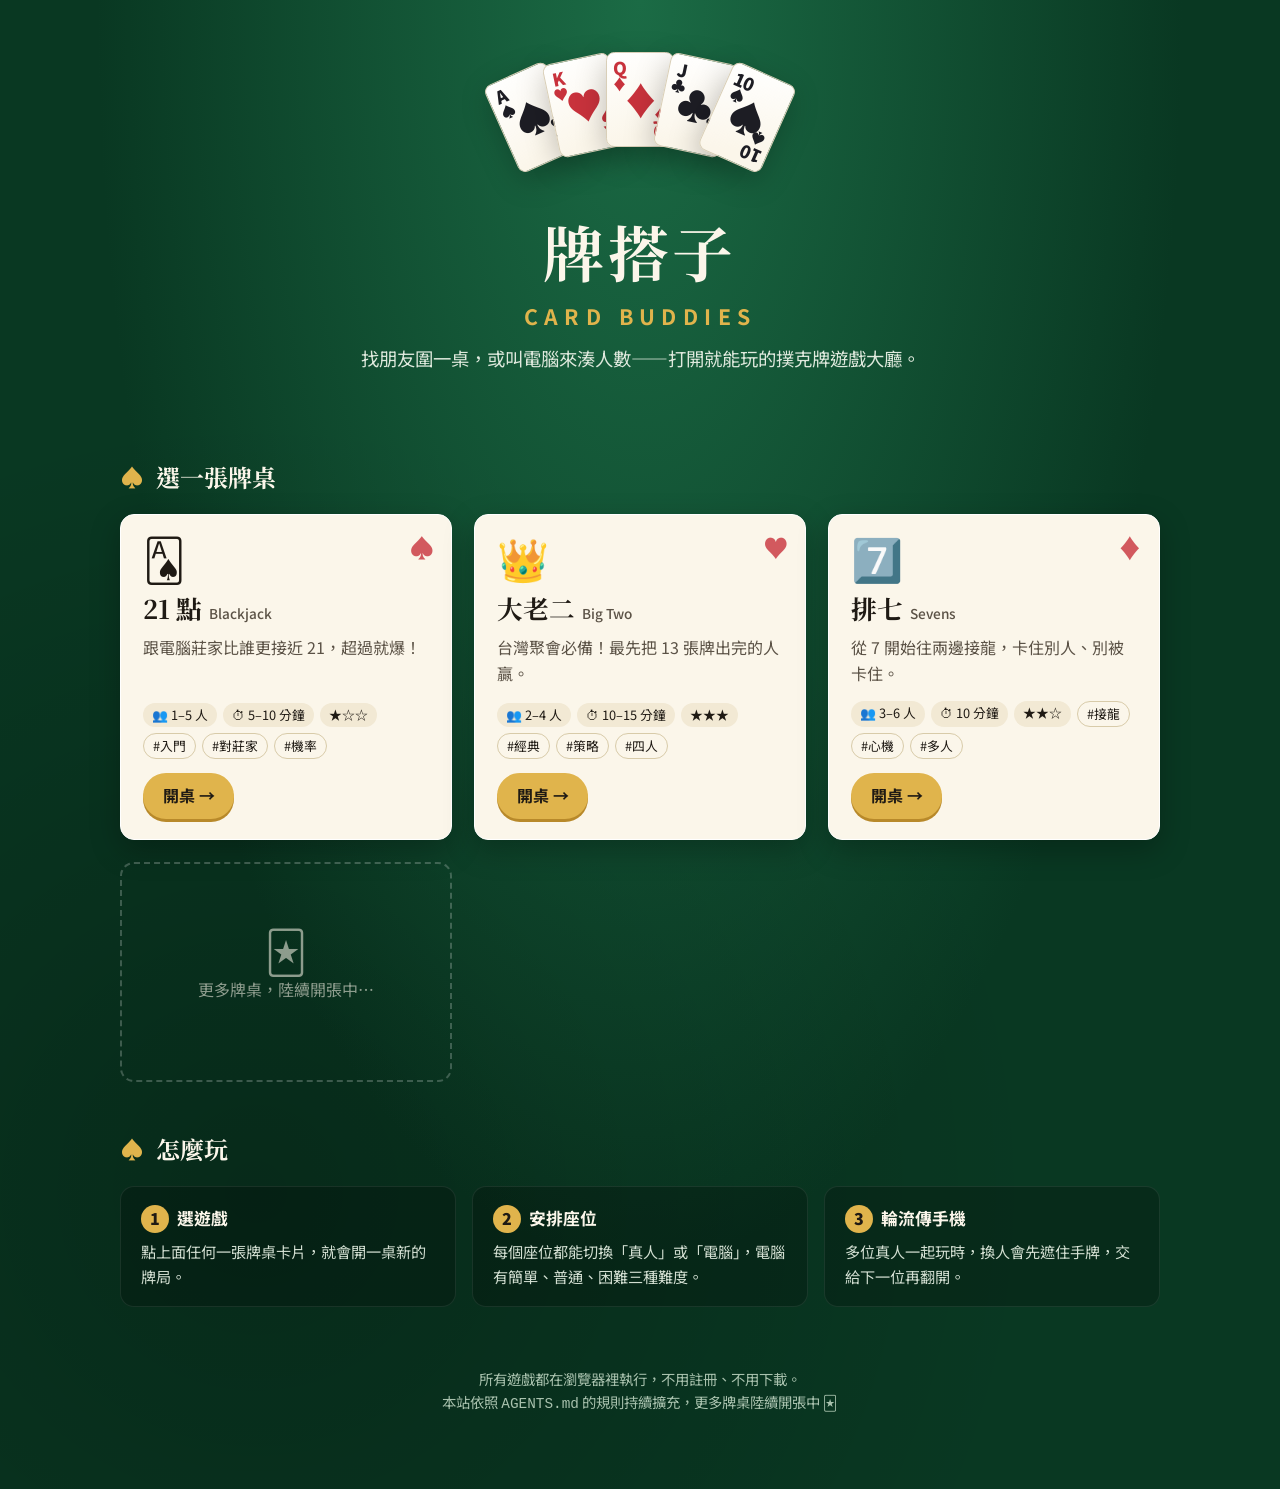
==== index.html @ 9e5118ac "初版" ====
<!DOCTYPE html>
<html lang="zh-Hant-TW">
<head>
  <meta charset="utf-8">
  <meta name="viewport" content="width=device-width, initial-scale=1">
  <title>牌搭子 Card Buddies｜線上撲克牌遊戲大廳</title>
  <meta name="description" content="21 點、大老二、排七……找朋友輪流玩，或跟電腦對戰的撲克牌遊戲大廳。">
  <link rel="icon" href="data:image/svg+xml,<svg xmlns=%22http://www.w3.org/2000/svg%22 viewBox=%220 0 100 100%22><text y=%22.9em%22 font-size=%2290%22>🃏</text></svg>">
  <link rel="stylesheet" href="assets/style.css">
</head>
<body class="page-lobby">
  <main class="lobby">
    <header class="hero">
      <div class="hero-fan" id="hero-fan" aria-hidden="true"></div>
      <h1>牌搭子<small>CARD BUDDIES</small></h1>
      <p>找朋友圍一桌，或叫電腦來湊人數——打開就能玩的撲克牌遊戲大廳。</p>
    </header>

    <h2 class="section-title">選一張牌桌</h2>
    <div class="game-grid" id="game-grid"></div>

    <h2 class="section-title">怎麼玩</h2>
    <ol class="steps">
      <li><b>選遊戲</b><p>點上面任何一張牌桌卡片，就會開一桌新的牌局。</p></li>
      <li><b>安排座位</b><p>每個座位都能切換「真人」或「電腦」，電腦有簡單、普通、困難三種難度。</p></li>
      <li><b>輪流傳手機</b><p>多位真人一起玩時，換人會先遮住手牌，交給下一位再翻開。</p></li>
    </ol>

    <footer class="footer">
      <p>所有遊戲都在瀏覽器裡執行，不用註冊、不用下載。<br>本站依照 <code>AGENTS.md</code> 的規則持續擴充，更多牌桌陸續開張中 🃏</p>
    </footer>
  </main>

  <script src="core/base.js"></script>
  <script src="core/rng.js"></script>
  <script src="core/cards.js"></script>
  <script src="games/manifest.js"></script>
  <script src="core/lobby.js"></script>
</body>
</html>
---- assets/style.css ----
/* =========================================================
 * assets/style.css — 牌搭子 Card Buddies 共用樣式
 * 所有顏色、圓角、陰影都走 :root 變數；新頁面請重用既有 class（見 AGENTS.md）。
 * ========================================================= */
@import url('https://fonts.googleapis.com/css2?family=Noto+Serif+TC:wght@700;900&family=Noto+Sans+TC:wght@400;500;700&display=swap');

:root {
  --felt: #0f5132;
  --felt-dark: #093822;
  --felt-light: #1b6b45;
  --paper: #fbf6ea;
  --paper-2: #f2e9d4;
  --ink: #1f1a14;
  --ink-soft: #5b5246;
  --gold: #e0b44c;
  --gold-dark: #b8892a;
  --red: #c8323c;
  --black: #1d1d24;
  --danger: #ff7a59;
  --ok: #7bd389;
  --radius: 14px;
  --radius-sm: 8px;
  --shadow: 0 10px 30px rgba(0, 0, 0, .25);
  --shadow-sm: 0 2px 6px rgba(0, 0, 0, .25);
  --font: 'Noto Sans TC', 'PingFang TC', 'Microsoft JhengHei', system-ui, sans-serif;
  --font-display: 'Noto Serif TC', 'Songti TC', serif;
  --card-w: 64px;
}

* { box-sizing: border-box; }
html, body { margin: 0; }
body {
  font-family: var(--font);
  color: var(--paper);
  background:
    radial-gradient(ellipse at 50% 0%, var(--felt-light) 0%, transparent 60%),
    radial-gradient(circle at 20% 80%, rgba(0,0,0,.25), transparent 50%),
    var(--felt-dark);
  min-height: 100vh;
  line-height: 1.6;
}
a { color: var(--gold); }
button, input, select { font: inherit; }
[hidden] { display: none !important; }

/* ---------- 按鈕 ---------- */
.btn {
  display: inline-flex; align-items: center; gap: .35em;
  padding: .5em 1.1em; border-radius: 999px; border: 2px solid var(--paper);
  background: transparent; color: var(--paper); cursor: pointer; text-decoration: none;
  font-weight: 700; transition: transform .12s, background .12s, box-shadow .12s;
}
.btn:hover:not(:disabled) { transform: translateY(-1px); background: rgba(255,255,255,.08); }
.btn:focus-visible { outline: 3px solid var(--gold); outline-offset: 2px; }
.btn:disabled { opacity: .4; cursor: not-allowed; }
.btn-primary { background: var(--gold); border-color: var(--gold); color: var(--ink); box-shadow: 0 3px 0 var(--gold-dark); }
.btn-primary:hover:not(:disabled) { background: #ecc463; }
.btn-ghost { border-color: transparent; }
.btn-lg { font-size: 1.1rem; padding: .7em 1.6em; }
.btn-toggle { min-width: 6.5em; justify-content: center; }
.btn-toggle.is-human { background: var(--paper); color: var(--ink); }
.btn-toggle.is-ai { border-style: dashed; }

.input {
  padding: .45em .7em; border-radius: var(--radius-sm); border: 1px solid #cbbf9f;
  background: #fff; color: var(--ink); min-width: 0;
}
.input:disabled { background: var(--paper-2); color: #9a917f; }

.badge {
  display: inline-block; margin-left: .5em; padding: 0 .6em; border-radius: 999px;
  background: rgba(0,0,0,.3); color: var(--paper); font-size: .8rem; font-weight: 700; vertical-align: middle;
}
.badge-warn { background: var(--danger); color: var(--ink); }
.hint { color: var(--ink-soft); font-size: .9rem; margin: .5em 0; }
.link { display: block; text-align: center; margin-top: .8em; color: var(--ink-soft); }

/* =========================================================
 * 大廳
 * ========================================================= */
.lobby { max-width: 1080px; margin: 0 auto; padding: 0 20px 60px; }
.hero { text-align: center; padding: 64px 0 36px; position: relative; }
.hero-fan { display: flex; justify-content: center; margin-bottom: 18px; height: 120px; }
.hero-fan .card { --card-w: 74px; margin: 0 -14px; transform-origin: 50% 120%; box-shadow: var(--shadow); }
.hero-fan .card:nth-child(1) { transform: rotate(-24deg); }
.hero-fan .card:nth-child(2) { transform: rotate(-12deg) translateY(-8px); }
.hero-fan .card:nth-child(3) { transform: translateY(-12px); }
.hero-fan .card:nth-child(4) { transform: rotate(12deg) translateY(-8px); }
.hero-fan .card:nth-child(5) { transform: rotate(24deg); }
.hero h1 { font-family: var(--font-display); font-size: clamp(2.4rem, 6vw, 3.8rem); margin: 0; letter-spacing: .06em; }
.hero h1 small { display: block; font-family: var(--font); font-size: .35em; letter-spacing: .3em; color: var(--gold); font-weight: 700; }
.hero p { font-size: 1.15rem; color: #dfe9dd; margin: .6em 0 0; }

.section-title { font-family: var(--font-display); font-size: 1.5rem; margin: 48px 0 18px; display: flex; align-items: center; gap: .5em; }
.section-title::before { content: '♠'; color: var(--gold); }

.game-grid { display: grid; grid-template-columns: repeat(auto-fill, minmax(290px, 1fr)); gap: 22px; }
.game-card {
  position: relative; background: var(--paper); color: var(--ink); border-radius: var(--radius);
  padding: 22px 22px 20px; box-shadow: var(--shadow); display: flex; flex-direction: column;
  border: 1px solid #fff; transition: transform .18s, box-shadow .18s; text-decoration: none;
}
.game-card::after { /* 牌角花色 */
  content: attr(data-suit); position: absolute; right: 16px; top: 12px; font-size: 1.6rem; color: var(--red); opacity: .8;
}
.game-card:hover { transform: translateY(-4px) rotate(-.4deg); box-shadow: 0 18px 40px rgba(0,0,0,.35); }
.game-emoji { font-size: 2.6rem; line-height: 1; }
.game-card h3 { font-family: var(--font-display); font-size: 1.6rem; margin: .35em 0 0; }
.game-card h3 small { font-family: var(--font); font-size: .85rem; color: var(--ink-soft); margin-left: .5em; font-weight: 500; }
.game-card p { margin: .4em 0 .9em; color: var(--ink-soft); flex: 1; }
.meta-row { display: flex; flex-wrap: wrap; gap: 6px; margin-bottom: 14px; }
.chip { font-size: .8rem; padding: .15em .7em; border-radius: 999px; background: var(--paper-2); color: var(--ink); }
.chip-tag { background: transparent; border: 1px solid #d8cba9; }
.game-card .btn { align-self: flex-start; }
.game-card .btn-primary { box-shadow: 0 3px 0 var(--gold-dark); }
.game-card.is-soon { opacity: .55; border-style: dashed; background: transparent; color: var(--paper); box-shadow: none; border: 2px dashed rgba(255,255,255,.4); justify-content: center; align-items: center; text-align: center; min-height: 220px; }
.game-card.is-soon::after { content: none; }
.game-card.is-soon p { color: var(--paper); flex: 0; }

.steps { display: grid; grid-template-columns: repeat(auto-fit, minmax(220px, 1fr)); gap: 16px; padding: 0; margin: 0; list-style: none; counter-reset: s; }
.steps li { background: rgba(0,0,0,.22); border-radius: var(--radius); padding: 18px 20px; counter-increment: s; border: 1px solid rgba(255,255,255,.08); }
.steps li::before { content: counter(s); display: inline-grid; place-items: center; width: 28px; height: 28px; border-radius: 50%; background: var(--gold); color: var(--ink); font-weight: 900; margin-right: .5em; }
.steps b { font-size: 1.05rem; }
.steps p { margin: .4em 0 0; color: #d3dfd2; font-size: .95rem; }

.footer { text-align: center; color: #a9c2ae; font-size: .9rem; margin-top: 60px; }

/* =========================================================
 * 牌桌頁
 * ========================================================= */
.topbar {
  display: flex; align-items: center; gap: 12px; padding: 10px 18px;
  background: rgba(0,0,0,.28); border-bottom: 1px solid rgba(255,255,255,.08); position: sticky; top: 0; z-index: 5;
  backdrop-filter: blur(6px);
}
.topbar-title { white-space: nowrap; min-width: 0; font-family: var(--font-display); font-size: 1.35rem; margin: 0; flex: 1; display: flex; align-items: center; gap: .4em; }
.topbar-actions { display: flex; gap: 4px; }

.table-layout { display: grid; grid-template-columns: minmax(0, 1fr) 290px; gap: 18px; padding: 18px; max-width: 1400px; margin: 0 auto; }
.table-layout > * { min-width: 0; }
.stage {
  min-height: 70vh; border-radius: 28px; padding: 22px; position: relative;
  background: radial-gradient(ellipse at center, var(--felt-light), var(--felt) 70%);
  box-shadow: inset 0 0 0 10px #6b3f1d, inset 0 0 0 12px #8a5a2b, inset 0 0 60px rgba(0,0,0,.45), var(--shadow);
  display: flex; flex-direction: column; gap: 18px;
}
.stage > * { position: relative; }
.stage-cover { margin: auto; font-size: 6rem; opacity: .35; }

.sidebar { display: flex; flex-direction: column; gap: 14px; }
.panel { background: rgba(0,0,0,.25); border-radius: var(--radius); padding: 14px 16px; border: 1px solid rgba(255,255,255,.07); }
.panel h2 { font-size: .95rem; margin: 0 0 8px; color: var(--gold); letter-spacing: .1em; }
.player-chip { display: flex; align-items: center; gap: 8px; padding: 6px 8px; border-radius: var(--radius-sm); }
.player-chip.is-turn { background: rgba(224,180,76,.22); box-shadow: inset 3px 0 0 var(--gold); }
.player-name { flex: 1; font-weight: 500; }
.player-name small { color: #a9c2ae; }
.player-sum { font-size: .85rem; color: #d3dfd2; white-space: nowrap; }
.log-panel { flex: 1; min-height: 200px; display: flex; flex-direction: column; }
.log-list { margin: 0; padding: 0 0 0 1.2em; overflow-y: auto; max-height: 48vh; font-size: .88rem; color: #dfe9dd; }
.log-list li { padding: 2px 0; }
.log-list li:last-child { color: var(--gold); font-weight: 700; }
.seed { font-size: .8rem; color: #8fae98; margin: 0; text-align: center; }

/* 牌桌區塊 */
.zone-label, .opp-name, .pile-label { font-weight: 700; margin-bottom: 8px; display: flex; align-items: center; flex-wrap: wrap; gap: 2px; }
.round-banner { align-self: center; background: rgba(0,0,0,.3); padding: .2em 1.2em; border-radius: 999px; font-size: .9rem; }
.zone-dealer { align-self: center; text-align: center; }
.zone-dealer .zone-label { justify-content: center; }

.opponents { display: flex; flex-wrap: wrap; gap: 12px; justify-content: center; }
.opp { background: rgba(0,0,0,.2); border-radius: var(--radius); padding: 10px 12px; min-width: 160px; max-width: 100%; border: 2px solid transparent; }
.opp.is-turn, .seat.is-turn, .my-hand.is-turn { border-color: var(--gold); box-shadow: 0 0 0 4px rgba(224,180,76,.2), 0 0 24px rgba(224,180,76,.25); }
.opp.is-danger .badge { background: var(--danger); color: var(--ink); }

.pile { margin: auto; text-align: center; min-height: 140px; display: flex; flex-direction: column; justify-content: center; align-items: center; }
.pile-empty { font-size: 1.1rem; color: #cfe0d2; border: 2px dashed rgba(255,255,255,.3); border-radius: var(--radius); padding: 28px 40px; }

.my-hand { background: rgba(0,0,0,.18); border-radius: var(--radius); padding: 12px 14px 16px; border: 2px solid transparent; }

.seat-grid { display: grid; grid-template-columns: repeat(auto-fit, minmax(200px, 1fr)); gap: 14px; }
.seat { background: rgba(0,0,0,.2); border-radius: var(--radius); padding: 12px; border: 2px solid transparent; display: flex; flex-direction: column; gap: 8px; }
.seat.is-bust { opacity: .6; }
.seat-head, .seat-foot { display: flex; justify-content: space-between; align-items: center; gap: 6px; }
.seat-foot { font-size: .88rem; color: #d3dfd2; }
.seat-status { font-weight: 700; color: var(--gold); }

.action-bar { margin-top: auto; display: flex; flex-wrap: wrap; align-items: center; justify-content: center; gap: 10px; min-height: 48px; }
.turn-tip { font-weight: 700; padding: .3em .9em; border-radius: 999px; background: rgba(0,0,0,.3); }
.turn-tip.is-warn { background: var(--danger); color: var(--ink); }
.hint-pop { background: var(--paper); color: var(--ink); padding: .3em .9em; border-radius: 999px; font-weight: 700; animation: pop .25s ease-out; }
@keyframes pop { from { transform: scale(.7); opacity: 0; } }

/* 排七 */
.sevens-board { display: flex; flex-direction: column; gap: 6px; align-self: center; background: rgba(0,0,0,.15); padding: 12px; border-radius: var(--radius); max-width: 100%; overflow-x: auto; }
.sevens-row { display: flex; gap: 4px; align-items: center; }
.sevens-suit { width: 28px; font-size: 1.5rem; text-align: center; color: var(--paper); }
.sevens-suit.red { color: #ff8b8b; }
.card-slot { background: transparent !important; border: 1.5px dashed rgba(255,255,255,.25) !important; color: rgba(255,255,255,.35); display: grid; place-items: center; font-weight: 700; box-shadow: none !important; }
.card-slot.is-seven { border-color: rgba(224,180,76,.7) !important; color: var(--gold); }
.covered-strip { display: flex; align-items: center; gap: 8px; font-size: .9rem; }
.reveal { background: rgba(0,0,0,.25); border-radius: var(--radius); padding: 12px 16px; }
.reveal h3 { margin: 0 0 8px; font-size: 1rem; color: var(--gold); }
.reveal-row { display: flex; align-items: center; gap: 10px; margin: 6px 0; flex-wrap: wrap; }

/* =========================================================
 * 撲克牌
 * ========================================================= */
.card {
  --w: var(--card-w);
  width: var(--w); height: calc(var(--w) * 1.4); border-radius: calc(var(--w) * .12);
  background: linear-gradient(160deg, #fff, var(--paper) 80%);
  box-shadow: var(--shadow-sm); position: relative; flex: none; user-select: none;
  border: 1px solid #d9cfb8; transition: transform .12s, box-shadow .12s, opacity .12s;
}
.card-sm { --w: 38px; }
.card-md { --w: 56px; }
.card-lg { --w: 68px; }
.card-red { color: var(--red); }
.card-black { color: var(--black); }
.card-corner { position: absolute; display: flex; flex-direction: column; align-items: center; line-height: 1; font-size: calc(var(--w) * .26); }
.card-corner b { font-weight: 900; letter-spacing: -.05em; }
.card-corner i { font-style: normal; font-size: .85em; }
.card-corner.tl { top: 6%; left: 8%; }
.card-corner.br { bottom: 6%; right: 8%; transform: rotate(180deg); }
.card-pip { position: absolute; inset: 0; display: grid; place-items: center; font-size: calc(var(--w) * .55); }
.card-sm .card-corner.br { display: none; }
.card-sm .card-pip { font-size: calc(var(--w) * .5); top: 25%; }
.card-back {
  background:
    repeating-linear-gradient(45deg, rgba(255,255,255,.13) 0 4px, transparent 4px 8px),
    linear-gradient(135deg, #8e1f2b, #b8323f);
  border: 3px solid #fff;
}
.card.is-clickable { cursor: pointer; }
.card.is-clickable:hover { transform: translateY(-8px); }
.card.is-clickable:focus-visible { outline: 3px solid var(--gold); outline-offset: 2px; }
.card.is-selected { transform: translateY(-18px); box-shadow: 0 0 0 3px var(--gold), 0 10px 18px rgba(0,0,0,.35); }
.card.is-playable { box-shadow: 0 0 0 3px var(--ok), 0 0 16px rgba(123,211,137,.6); }
.card.is-dim { filter: brightness(.62) saturate(.5); }

.card-row { display: flex; gap: 6px; flex-wrap: wrap; align-items: flex-end; }
.card-row-tight { gap: 0; flex-wrap: nowrap; }
.card-row-tight .card + .card { margin-left: calc(var(--w) * -.55); }
.card-row-fan { flex-wrap: nowrap; padding-top: 22px; overflow-x: auto; padding-bottom: 4px; }
.card-row-fan .card + .card { margin-left: calc(var(--w) * -.38); }
.zone-dealer .card-row, .pile .card-row, .seat .card-row { justify-content: center; }

/* =========================================================
 * 覆蓋視窗
 * ========================================================= */
.overlay { position: fixed; inset: 0; background: rgba(5, 25, 15, .78); display: grid; place-items: center; z-index: 20; padding: 18px; backdrop-filter: blur(3px); }
.modal { background: var(--paper); color: var(--ink); border-radius: 20px; padding: 26px 28px; width: min(560px, 100%); max-height: 92vh; overflow-y: auto; box-shadow: var(--shadow); animation: pop .2s ease-out; }
.modal h2 { font-family: var(--font-display); margin: .1em 0; }
.modal-head { text-align: center; margin-bottom: 14px; }
.modal-head p { margin: 0; color: var(--ink-soft); }
.modal-emoji { font-size: 2.6rem; }
.modal .btn { border-color: var(--ink); color: var(--ink); }
.modal .btn-primary { border-color: var(--gold); }
.modal .btn-ghost { border-color: transparent; }
.modal .btn-toggle.is-human { background: var(--ink); color: var(--paper); }
.modal-actions { display: flex; justify-content: center; gap: 10px; margin-top: 18px; flex-wrap: wrap; }
.field { display: flex; align-items: center; gap: 10px; margin-bottom: 12px; font-weight: 700; }
.field-adv { margin-top: 10px; font-size: .9rem; }
.field-adv summary { cursor: pointer; color: var(--ink-soft); }
.field-adv .input { width: 100%; margin-top: 8px; }
.seat-list { display: flex; flex-direction: column; gap: 8px; }
.seat-row { display: grid; grid-template-columns: 28px 1fr auto 88px; gap: 8px; align-items: center; }
.seat-no { width: 28px; height: 28px; border-radius: 50%; background: var(--felt); color: var(--paper); display: grid; place-items: center; font-weight: 700; font-size: .9rem; }
.modal-handoff { text-align: center; }
.handoff-lock, .result-trophy { font-size: 3.4rem; }
.ranking { padding: 0; list-style: none; counter-reset: r; margin: 14px 0 0; }
.ranking li { counter-increment: r; display: flex; justify-content: space-between; padding: 10px 14px; border-radius: var(--radius-sm); background: var(--paper-2); margin-bottom: 6px; }
.ranking li::before { content: counter(r); font-weight: 900; margin-right: 10px; color: var(--ink-soft); }
.ranking li span:first-of-type { flex: 1; }
.ranking li.is-first { background: var(--gold); font-weight: 700; }
.rank-score { font-weight: 700; }
.rule-list { padding-left: 1.2em; }
.rule-list li { margin-bottom: .5em; }

/* =========================================================
 * 手機
 * ========================================================= */
@media (max-width: 860px) {
  .table-layout { grid-template-columns: minmax(0, 1fr); padding: 10px; }
  .stage { padding: 16px 12px; border-radius: 18px; min-height: 60vh; }
  .log-list { max-height: 30vh; }
  .card-lg { --w: 52px; }
  .card-md { --w: 46px; }
  .card-sm { --w: 30px; }
  .topbar { padding: 8px 10px; gap: 4px; }
  .topbar-title { font-size: 1.1rem; }
  .topbar .btn { padding: .4em .5em; font-size: .85rem; }
  .opp { min-width: 0; flex: 1 1 140px; overflow: hidden; }
  .card-row-fan .card + .card { margin-left: calc(var(--w) * -.52); }
  .seat-row { grid-template-columns: 24px 1fr auto; }
  .seat-row select { grid-column: 2 / 4; }
}
@media (prefers-reduced-motion: reduce) { * { transition: none !important; animation: none !important; } }
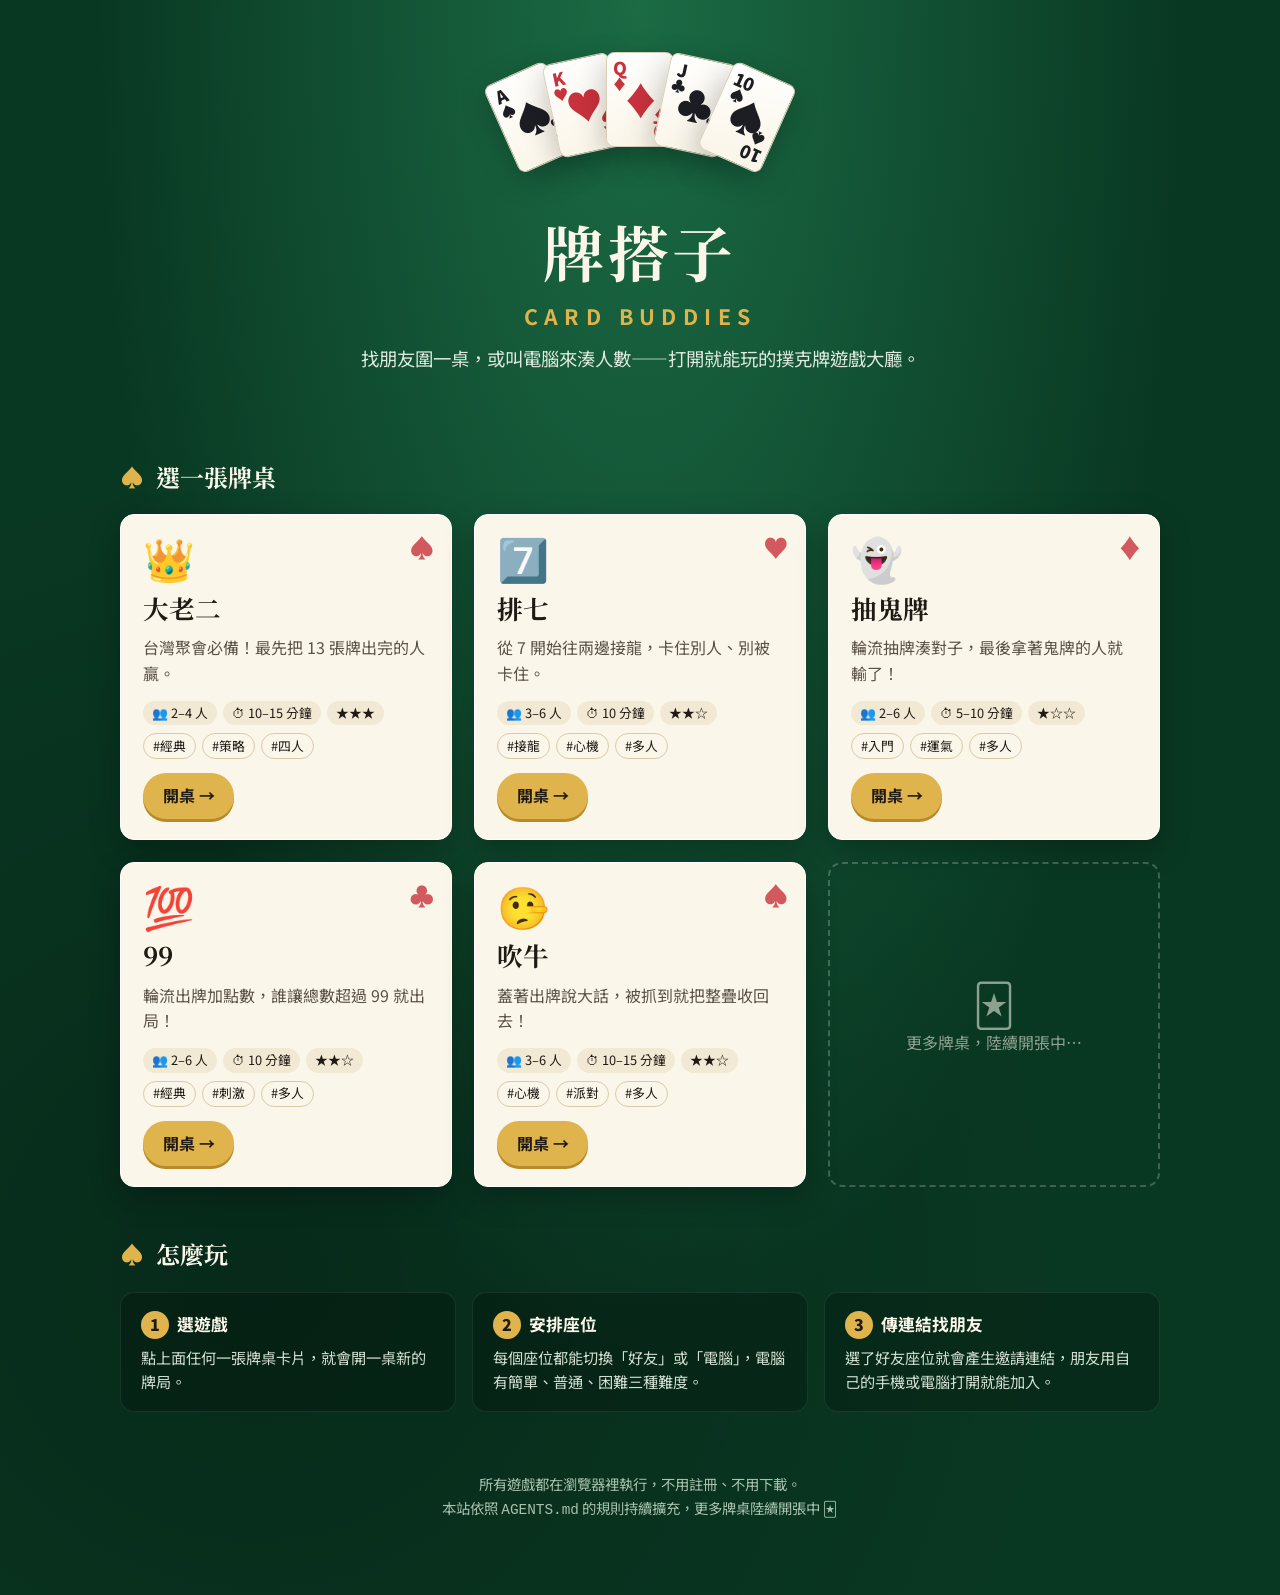
==== commit c0a3a37d: "更新遊戲項目" ====
--- a/index.html
+++ b/index.html
@@ -4,7 +4,7 @@
   <meta charset="utf-8">
   <meta name="viewport" content="width=device-width, initial-scale=1">
   <title>牌搭子 Card Buddies｜線上撲克牌遊戲大廳</title>
-  <meta name="description" content="21 點、大老二、排七……找朋友輪流玩，或跟電腦對戰的撲克牌遊戲大廳。">
+  <meta name="description" content="大老二、排七、抽鬼牌、99、吹牛……傳個連結找朋友一起玩，或跟電腦對戰的撲克牌遊戲大廳。">
   <link rel="icon" href="data:image/svg+xml,<svg xmlns=%22http://www.w3.org/2000/svg%22 viewBox=%220 0 100 100%22><text y=%22.9em%22 font-size=%2290%22>🃏</text></svg>">
   <link rel="stylesheet" href="assets/style.css">
 </head>
@@ -22,8 +22,8 @@
     <h2 class="section-title">怎麼玩</h2>
     <ol class="steps">
       <li><b>選遊戲</b><p>點上面任何一張牌桌卡片，就會開一桌新的牌局。</p></li>
-      <li><b>安排座位</b><p>每個座位都能切換「真人」或「電腦」，電腦有簡單、普通、困難三種難度。</p></li>
-      <li><b>輪流傳手機</b><p>多位真人一起玩時，換人會先遮住手牌，交給下一位再翻開。</p></li>
+      <li><b>安排座位</b><p>每個座位都能切換「好友」或「電腦」，電腦有簡單、普通、困難三種難度。</p></li>
+      <li><b>傳連結找朋友</b><p>選了好友座位就會產生邀請連結，朋友用自己的手機或電腦打開就能加入。</p></li>
     </ol>
 
     <footer class="footer">
--- a/assets/style.css
+++ b/assets/style.css
@@ -106,9 +106,9 @@
 .game-card:hover { transform: translateY(-4px) rotate(-.4deg); box-shadow: 0 18px 40px rgba(0,0,0,.35); }
 .game-emoji { font-size: 2.6rem; line-height: 1; }
 .game-card h3 { font-family: var(--font-display); font-size: 1.6rem; margin: .35em 0 0; }
-.game-card h3 small { font-family: var(--font); font-size: .85rem; color: var(--ink-soft); margin-left: .5em; font-weight: 500; }
 .game-card p { margin: .4em 0 .9em; color: var(--ink-soft); flex: 1; }
-.meta-row { display: flex; flex-wrap: wrap; gap: 6px; margin-bottom: 14px; }
+.meta-row { display: flex; flex-wrap: wrap; gap: 6px; margin-bottom: 8px; }
+.tag-row { margin-bottom: 14px; }
 .chip { font-size: .8rem; padding: .15em .7em; border-radius: 999px; background: var(--paper-2); color: var(--ink); }
 .chip-tag { background: transparent; border: 1px solid #d8cba9; }
 .game-card .btn { align-self: flex-start; }
@@ -145,7 +145,6 @@
   display: flex; flex-direction: column; gap: 18px;
 }
 .stage > * { position: relative; }
-.stage-cover { margin: auto; font-size: 6rem; opacity: .35; }
 
 .sidebar { display: flex; flex-direction: column; gap: 14px; }
 .panel { background: rgba(0,0,0,.25); border-radius: var(--radius); padding: 14px 16px; border: 1px solid rgba(255,255,255,.07); }
@@ -156,21 +155,19 @@
 .player-name small { color: #a9c2ae; }
 .player-sum { font-size: .85rem; color: #d3dfd2; white-space: nowrap; }
 .log-panel { flex: 1; min-height: 200px; display: flex; flex-direction: column; }
-.log-list { margin: 0; padding: 0 0 0 1.2em; overflow-y: auto; max-height: 48vh; font-size: .88rem; color: #dfe9dd; }
+.log-list { margin: 0; padding: 0 0 0 2em; overflow-y: auto; max-height: 48vh; font-size: .88rem; color: #dfe9dd; }
 .log-list li { padding: 2px 0; }
 .log-list li:last-child { color: var(--gold); font-weight: 700; }
 .seed { font-size: .8rem; color: #8fae98; margin: 0; text-align: center; }
 
 /* 牌桌區塊 */
 .zone-label, .opp-name, .pile-label { font-weight: 700; margin-bottom: 8px; display: flex; align-items: center; flex-wrap: wrap; gap: 2px; }
-.round-banner { align-self: center; background: rgba(0,0,0,.3); padding: .2em 1.2em; border-radius: 999px; font-size: .9rem; }
-.zone-dealer { align-self: center; text-align: center; }
-.zone-dealer .zone-label { justify-content: center; }
 
 .opponents { display: flex; flex-wrap: wrap; gap: 12px; justify-content: center; }
 .opp { background: rgba(0,0,0,.2); border-radius: var(--radius); padding: 10px 12px; min-width: 160px; max-width: 100%; border: 2px solid transparent; }
 .opp.is-turn, .seat.is-turn, .my-hand.is-turn { border-color: var(--gold); box-shadow: 0 0 0 4px rgba(224,180,76,.2), 0 0 24px rgba(224,180,76,.25); }
 .opp.is-danger .badge { background: var(--danger); color: var(--ink); }
+.opp.is-done { opacity: .55; }
 
 .pile { margin: auto; text-align: center; min-height: 140px; display: flex; flex-direction: column; justify-content: center; align-items: center; }
 .pile-empty { font-size: 1.1rem; color: #cfe0d2; border: 2px dashed rgba(255,255,255,.3); border-radius: var(--radius); padding: 28px 40px; }
@@ -179,7 +176,6 @@
 
 .seat-grid { display: grid; grid-template-columns: repeat(auto-fit, minmax(200px, 1fr)); gap: 14px; }
 .seat { background: rgba(0,0,0,.2); border-radius: var(--radius); padding: 12px; border: 2px solid transparent; display: flex; flex-direction: column; gap: 8px; }
-.seat.is-bust { opacity: .6; }
 .seat-head, .seat-foot { display: flex; justify-content: space-between; align-items: center; gap: 6px; }
 .seat-foot { font-size: .88rem; color: #d3dfd2; }
 .seat-status { font-weight: 700; color: var(--gold); }
@@ -202,6 +198,21 @@
 .reveal h3 { margin: 0 0 8px; font-size: 1rem; color: var(--gold); }
 .reveal-row { display: flex; align-items: center; gap: 10px; margin: 6px 0; flex-wrap: wrap; }
 
+/* 抽鬼牌 */
+.card-row-draw { justify-content: center; max-width: 720px; }
+
+/* 99 */
+.nn-center { gap: 6px; }
+.nn-total { font-family: var(--font-display); line-height: 1; }
+.nn-total b { font-size: 4rem; color: var(--paper); }
+.nn-total small { font-size: 1.2rem; color: #cfe0d2; }
+.nn-total.is-hot b { color: var(--danger); }
+.nn-legend { margin: 6px 0 0; font-size: .82rem; color: #cfe0d2; display: flex; flex-wrap: wrap; justify-content: center; gap: 2px 12px; }
+.nn-legend span { white-space: nowrap; }
+
+/* 吹牛 */
+.btn-rank { min-width: 2.6em; justify-content: center; padding-left: .5em; padding-right: .5em; }
+
 /* =========================================================
  * 撲克牌
  * ========================================================= */
@@ -217,6 +228,7 @@
 .card-lg { --w: 68px; }
 .card-red { color: var(--red); }
 .card-black { color: var(--black); }
+.card-joker { color: var(--gold-dark); }
 .card-corner { position: absolute; display: flex; flex-direction: column; align-items: center; line-height: 1; font-size: calc(var(--w) * .26); }
 .card-corner b { font-weight: 900; letter-spacing: -.05em; }
 .card-corner i { font-style: normal; font-size: .85em; }
@@ -243,7 +255,7 @@
 .card-row-tight .card + .card { margin-left: calc(var(--w) * -.55); }
 .card-row-fan { flex-wrap: nowrap; padding-top: 22px; overflow-x: auto; padding-bottom: 4px; }
 .card-row-fan .card + .card { margin-left: calc(var(--w) * -.38); }
-.zone-dealer .card-row, .pile .card-row, .seat .card-row { justify-content: center; }
+.pile .card-row, .seat .card-row { justify-content: center; }
 
 /* =========================================================
  * 覆蓋視窗
@@ -266,8 +278,13 @@
 .seat-list { display: flex; flex-direction: column; gap: 8px; }
 .seat-row { display: grid; grid-template-columns: 28px 1fr auto 88px; gap: 8px; align-items: center; }
 .seat-no { width: 28px; height: 28px; border-radius: 50%; background: var(--felt); color: var(--paper); display: grid; place-items: center; font-weight: 700; font-size: .9rem; }
-.modal-handoff { text-align: center; }
-.handoff-lock, .result-trophy { font-size: 3.4rem; }
+.modal-center { text-align: center; }
+.modal-icon, .result-trophy { font-size: 3.4rem; }
+.invite-box { margin-top: 12px; padding: 12px 14px; border-radius: var(--radius-sm); background: var(--paper-2); }
+.invite-title { margin: 0 0 8px; font-weight: 700; }
+.invite-row { display: flex; flex-wrap: wrap; gap: 8px; }
+.invite-row .input { flex: 1 1 200px; }
+.invite-box .hint { margin-bottom: 0; }
 .ranking { padding: 0; list-style: none; counter-reset: r; margin: 14px 0 0; }
 .ranking li { counter-increment: r; display: flex; justify-content: space-between; padding: 10px 14px; border-radius: var(--radius-sm); background: var(--paper-2); margin-bottom: 6px; }
 .ranking li::before { content: counter(r); font-weight: 900; margin-right: 10px; color: var(--ink-soft); }
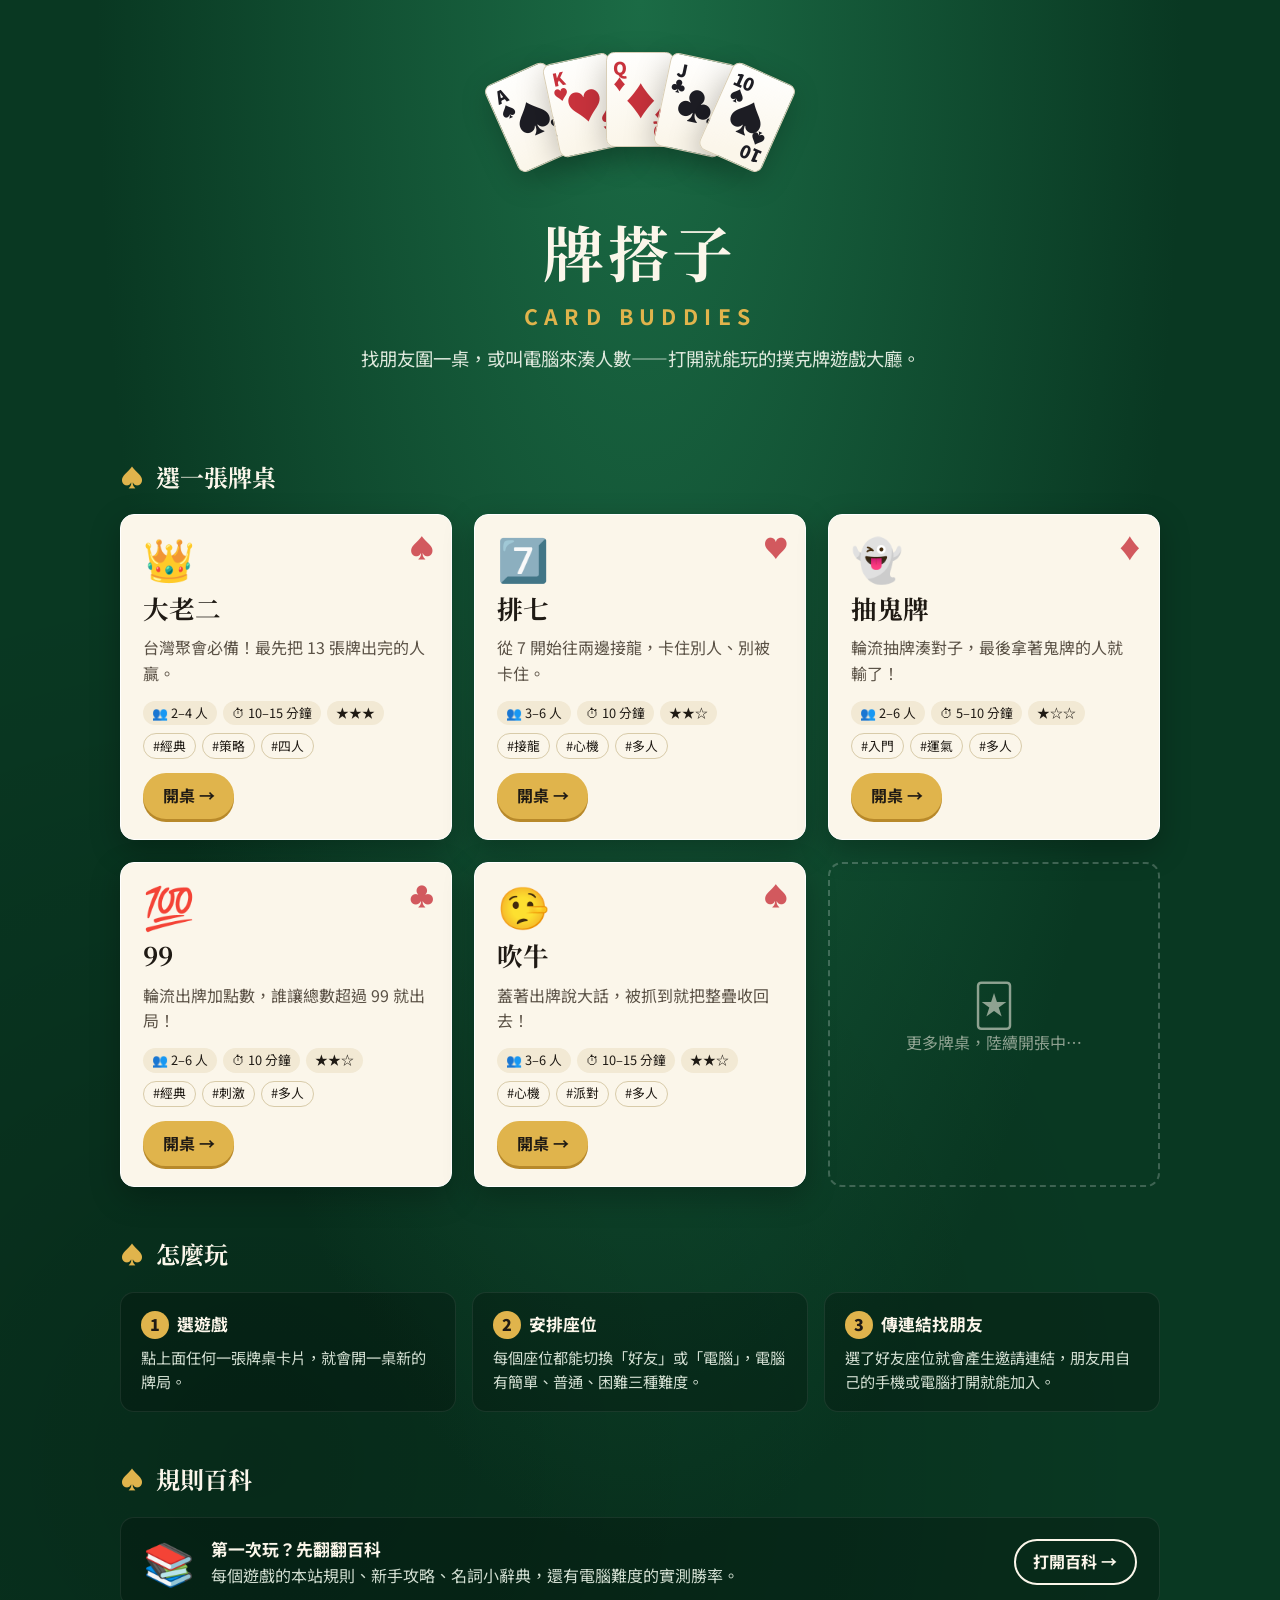
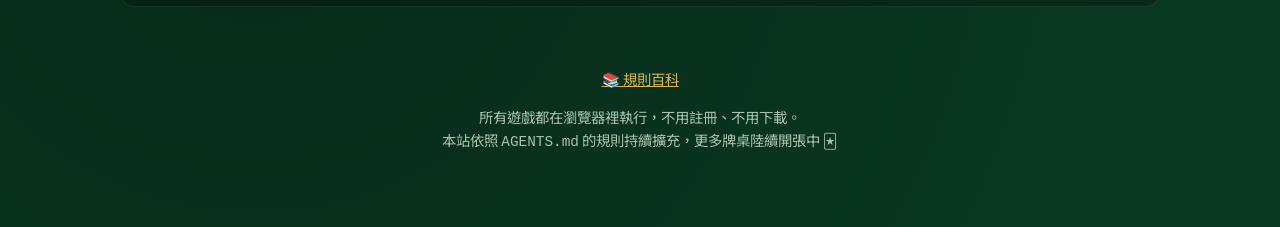
==== commit 3d8bf6c8: "新增：規則百科（LLM Wiki） - wiki/：raw 原始資料、pages 百科頁面、index 目錄、log 更新紀錄 - wiki.html + core/wiki.js + core/ma" ====
--- a/index.html
+++ b/index.html
@@ -26,7 +26,15 @@
       <li><b>傳連結找朋友</b><p>選了好友座位就會產生邀請連結，朋友用自己的手機或電腦打開就能加入。</p></li>
     </ol>
 
+    <h2 class="section-title">規則百科</h2>
+    <a class="wiki-promo" href="wiki.html">
+      <span class="game-emoji">📚</span>
+      <span><b>第一次玩？先翻翻百科</b><br>每個遊戲的本站規則、新手攻略、名詞小辭典，還有電腦難度的實測勝率。</span>
+      <span class="btn">打開百科 →</span>
+    </a>
+
     <footer class="footer">
+      <p><a href="wiki.html">📚 規則百科</a></p>
       <p>所有遊戲都在瀏覽器裡執行，不用註冊、不用下載。<br>本站依照 <code>AGENTS.md</code> 的規則持續擴充，更多牌桌陸續開張中 🃏</p>
     </footer>
   </main>
--- a/assets/style.css
+++ b/assets/style.css
@@ -123,6 +123,10 @@
 .steps b { font-size: 1.05rem; }
 .steps p { margin: .4em 0 0; color: #d3dfd2; font-size: .95rem; }
 
+.wiki-promo { display: flex; align-items: center; gap: 16px; padding: 18px 22px; border-radius: var(--radius); background: rgba(0,0,0,.22); border: 1px solid rgba(255,255,255,.08); color: var(--paper); text-decoration: none; flex-wrap: wrap; }
+.wiki-promo:hover { background: rgba(0,0,0,.3); }
+.wiki-promo > span:nth-child(2) { flex: 1 1 260px; color: #d3dfd2; }
+.wiki-promo b { color: var(--paper); font-size: 1.05rem; }
 .footer { text-align: center; color: #a9c2ae; font-size: .9rem; margin-top: 60px; }
 
 /* =========================================================
@@ -295,6 +299,44 @@
 .rule-list li { margin-bottom: .5em; }
 
 /* =========================================================
+ * 規則百科（wiki.html）
+ * ========================================================= */
+.wiki-layout { display: grid; grid-template-columns: 250px minmax(0, 1fr); gap: 18px; padding: 18px; max-width: 1180px; margin: 0 auto; align-items: start; }
+.wiki-nav { position: sticky; top: 70px; display: flex; flex-direction: column; gap: 2px; max-height: calc(100vh - 90px); overflow-y: auto; }
+.wiki-nav h2 { margin: 14px 0 4px; }
+.wiki-search { width: 100%; }
+.wiki-nav-item { color: var(--paper); text-decoration: none; padding: 5px 10px; border-radius: var(--radius-sm); }
+.wiki-nav-item:hover { background: rgba(255,255,255,.08); }
+.wiki-nav-item.is-selected { background: rgba(224,180,76,.22); box-shadow: inset 3px 0 0 var(--gold); font-weight: 700; }
+.wiki-article { background: var(--paper); color: var(--ink); border-radius: 20px; padding: 26px 32px 22px; box-shadow: var(--shadow); min-width: 0; }
+.wiki-article a { color: var(--felt); font-weight: 700; }
+.wiki-article .btn-primary { color: var(--ink); text-decoration: none; }
+.wiki-article .modal-center .btn { border-color: var(--ink); color: var(--ink); text-decoration: none; }
+.wiki-head { border-bottom: 2px solid var(--paper-2); padding-bottom: 14px; margin-bottom: 6px; }
+.wiki-head h2 { font-family: var(--font-display); font-size: 2rem; margin: .2em 0 .3em; display: flex; align-items: center; gap: .3em; }
+.wiki-head .chip { background: var(--paper-2); }
+.wiki-head .btn { margin-top: 4px; }
+.wiki-body h2 { font-family: var(--font-display); font-size: 1.35rem; margin: 1.4em 0 .5em; }
+.wiki-body h2::before { content: '♠ '; color: var(--gold-dark); }
+.wiki-body h3 { font-size: 1.1rem; margin: 1.2em 0 .4em; }
+.wiki-body p, .wiki-body li { color: var(--ink); }
+.wiki-body li { margin-bottom: .35em; }
+.wiki-body code, .wiki-sources code { background: var(--paper-2); padding: .05em .4em; border-radius: 6px; font-size: .9em; }
+.wiki-body blockquote { margin: 1em 0; padding: 10px 16px; background: var(--paper-2); border-left: 4px solid var(--gold); border-radius: 0 var(--radius-sm) var(--radius-sm) 0; color: var(--ink-soft); }
+.wiki-table { overflow-x: auto; margin: 1em 0; }
+.wiki-table table { border-collapse: collapse; width: 100%; min-width: 360px; }
+.wiki-table th, .wiki-table td { text-align: left; padding: 8px 12px; border-bottom: 1px solid var(--paper-2); vertical-align: middle; }
+.wiki-table th { background: var(--felt); color: var(--paper); font-weight: 700; }
+.wiki-table th:first-child { border-top-left-radius: var(--radius-sm); }
+.wiki-table th:last-child { border-top-right-radius: var(--radius-sm); }
+.wiki-cards { display: inline-block; vertical-align: middle; }
+.wiki-cards .card-row { gap: 4px; flex-wrap: wrap; }
+.wiki-broken { color: var(--red); border-bottom: 1px dashed var(--red); }
+.wiki-sources { margin-top: 22px; padding-top: 12px; border-top: 2px solid var(--paper-2); font-size: .85rem; color: var(--ink-soft); display: flex; flex-wrap: wrap; gap: 6px 18px; }
+.wiki-sources ul { margin: 4px 0 0; padding-left: 1.2em; width: 100%; }
+.wiki-sources code { margin-right: 4px; }
+
+/* =========================================================
  * 手機
  * ========================================================= */
 @media (max-width: 860px) {
@@ -311,5 +353,11 @@
   .card-row-fan .card + .card { margin-left: calc(var(--w) * -.52); }
   .seat-row { grid-template-columns: 24px 1fr auto; }
   .seat-row select { grid-column: 2 / 4; }
+  .wiki-layout { grid-template-columns: minmax(0, 1fr); padding: 10px; }
+  .wiki-nav { position: static; max-height: none; flex-direction: row; flex-wrap: wrap; gap: 4px; }
+  .wiki-nav h2, .wiki-nav .hint { width: 100%; margin: 8px 0 0; }
+  .wiki-nav-item { background: rgba(255,255,255,.06); font-size: .9rem; }
+  .wiki-article { padding: 20px 18px; }
+  .wiki-head h2 { font-size: 1.6rem; }
 }
 @media (prefers-reduced-motion: reduce) { * { transition: none !important; animation: none !important; } }
